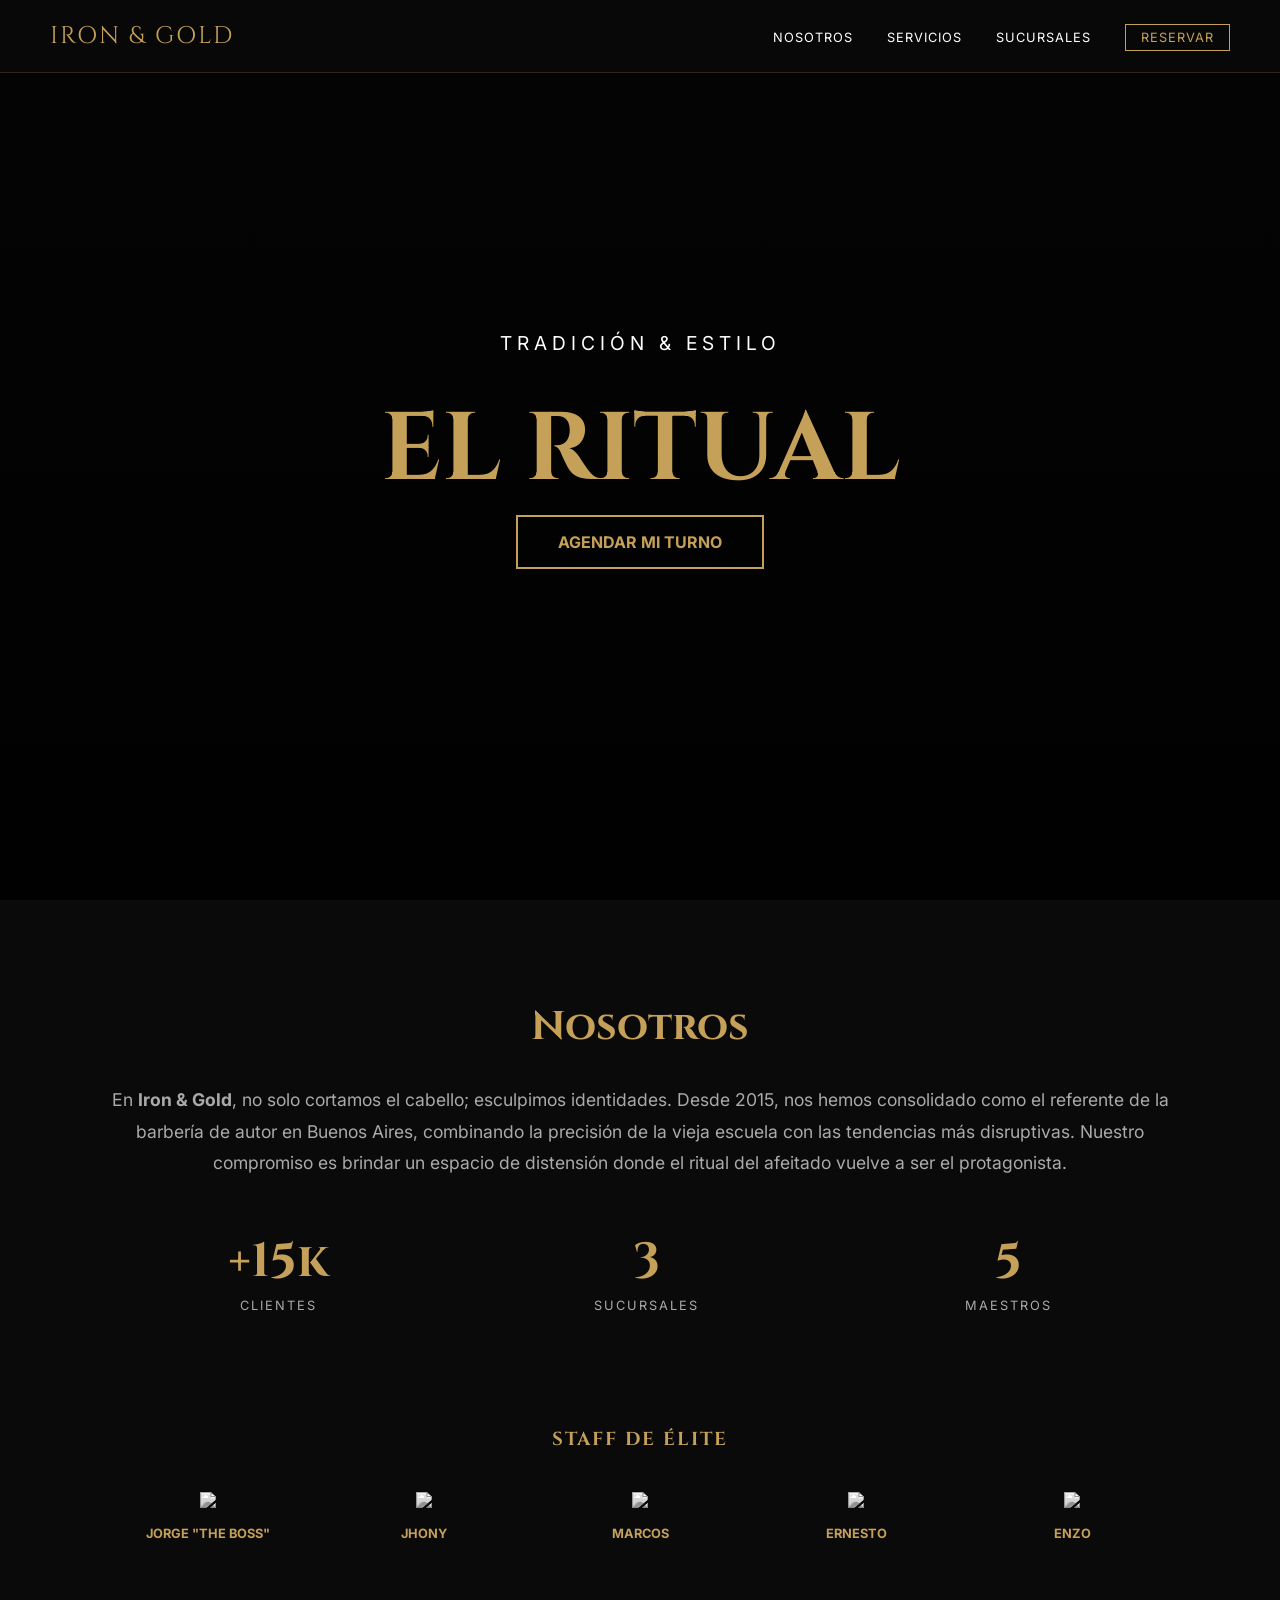
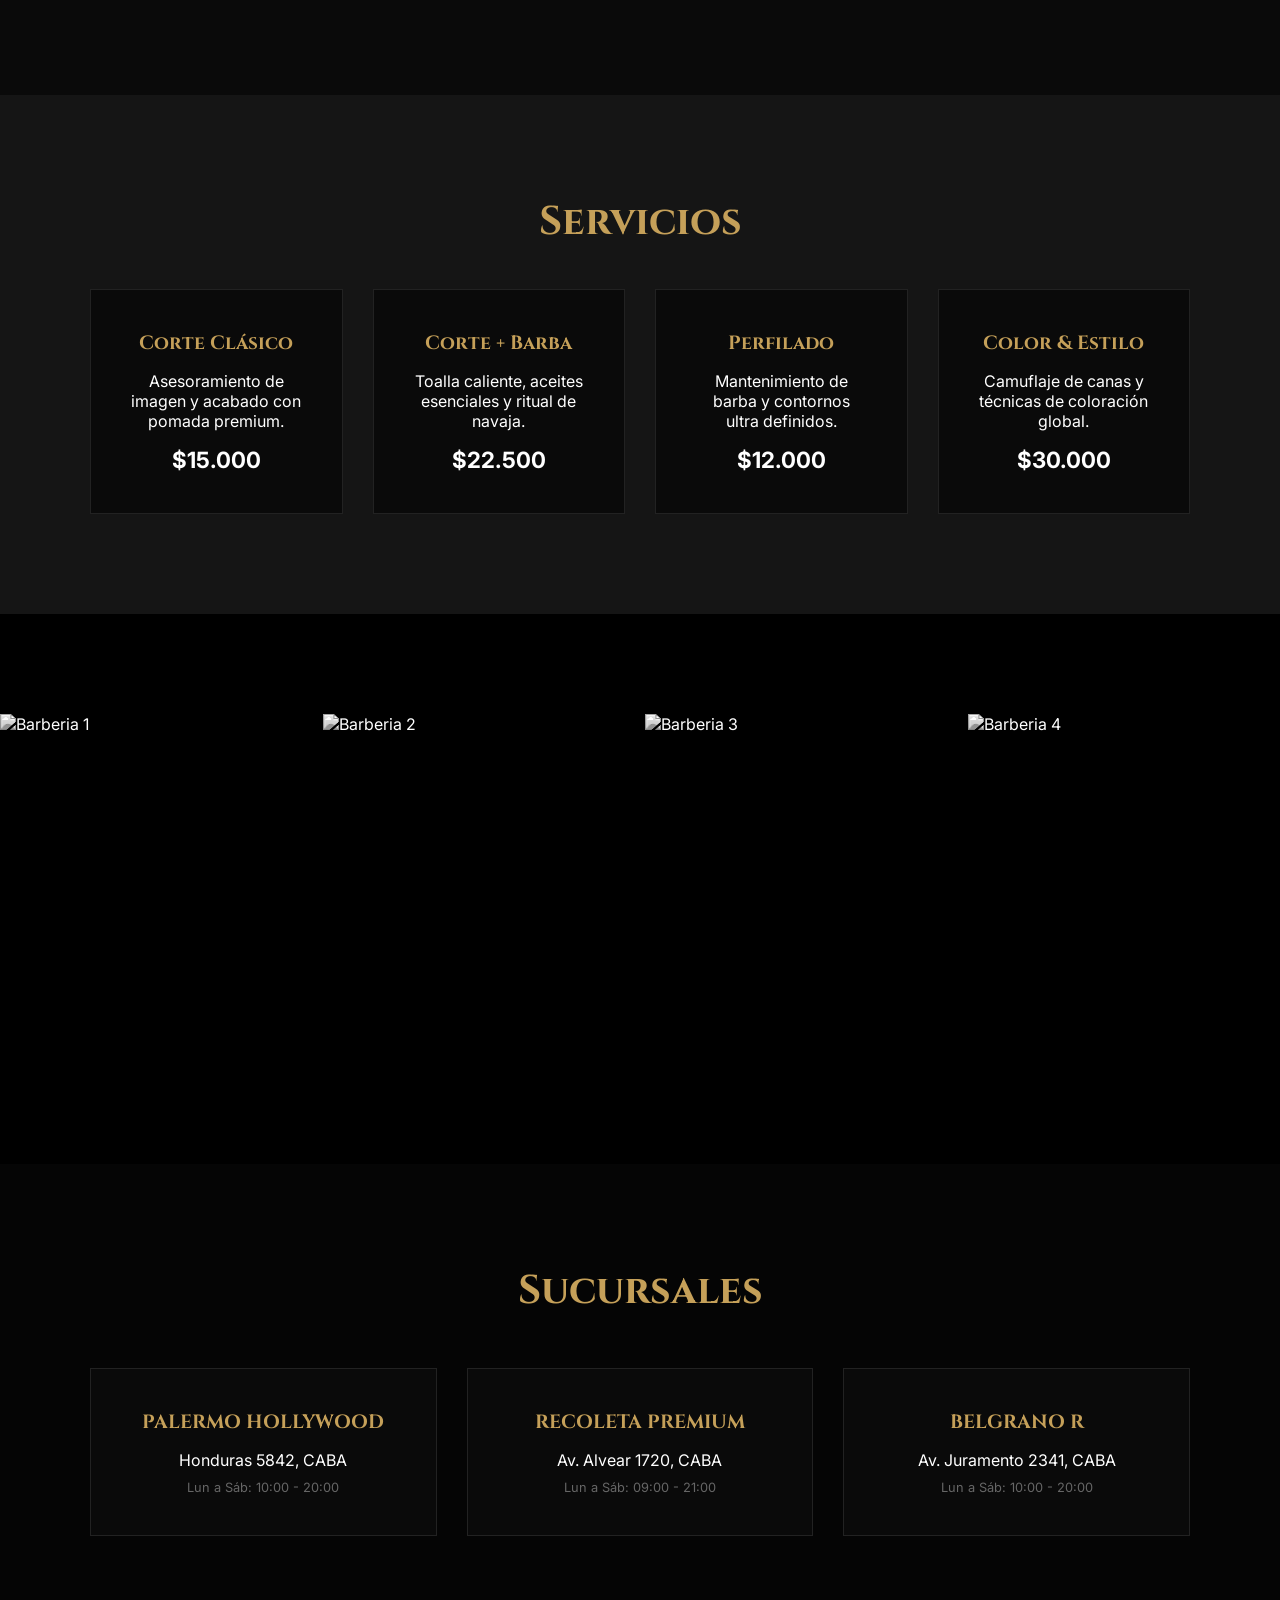
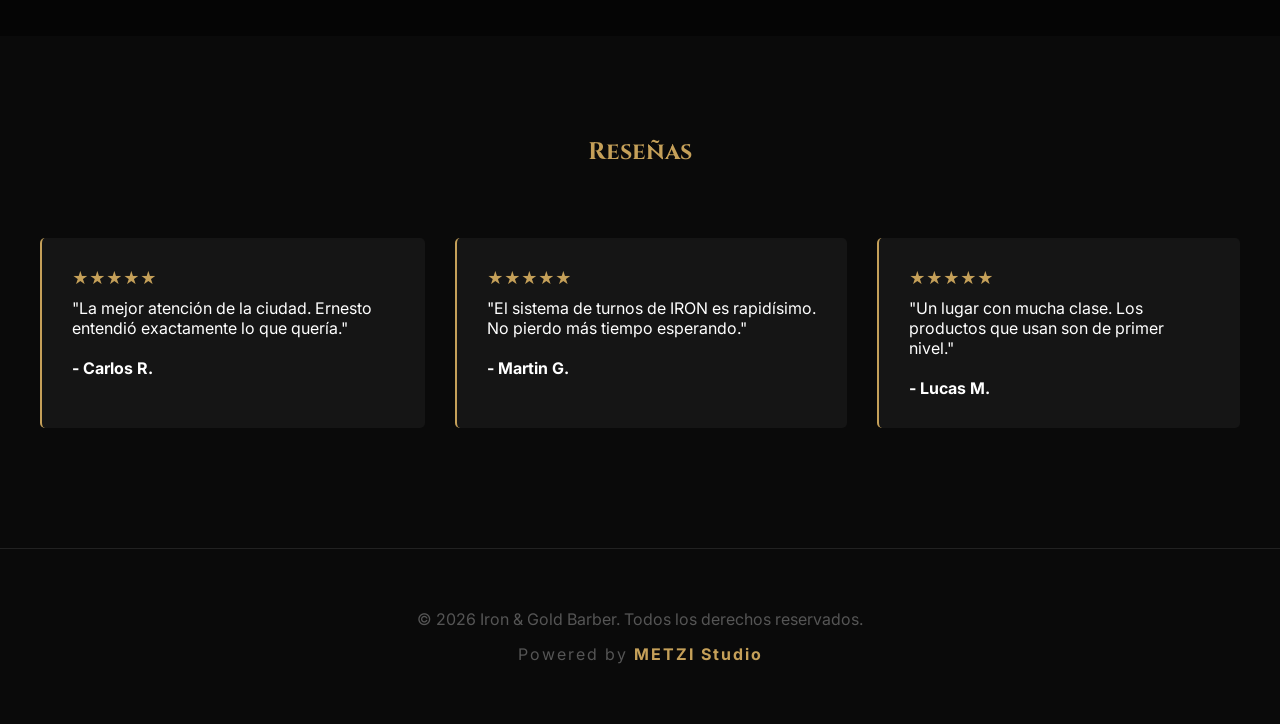
==== barber.html @ c04d0b5e "Add files via upload" ====
<!DOCTYPE html>
<html lang="es">
<head>
    <meta charset="UTF-8">
    <meta name="viewport" content="width=device-width, initial-scale=1.0">
    <title>Iron & Gold | Barbería de Autor</title>
    <link href="https://fonts.googleapis.com/css2?family=Cinzel:wght@700&family=Inter:wght@300;400;700&display=swap" rel="stylesheet">
    <style>
        :root {
            --gold: #c5a059;
            --dark: #0a0a0a;
            --grey: #151515;
            --white: #ffffff;
        }

        * { margin: 0; padding: 0; box-sizing: border-box; }
        body { background: var(--dark); color: var(--white); font-family: 'Inter', sans-serif; scroll-behavior: smooth; }

        /* --- NAVEGACIÓN --- */
        nav {
            padding: 20px 50px;
            display: flex;
            justify-content: space-between;
            align-items: center;
            position: fixed;
            width: 100%;
            z-index: 1000;
            background: rgba(10, 10, 10, 0.8);
            backdrop-filter: blur(10px);
            border-bottom: 1px solid rgba(197, 160, 89, 0.2);
        }
        .logo { font-family: 'Cinzel', serif; color: var(--gold); font-size: 1.5rem; letter-spacing: 2px; text-decoration: none; }
        .nav-links a { color: white; text-decoration: none; margin-left: 30px; font-size: 0.8rem; text-transform: uppercase; letter-spacing: 1px; transition: 0.3s; }
        .nav-links a:hover { color: var(--gold); }

        /* --- HERO --- */
        section.hero {
            height: 100vh;
            background: linear-gradient(rgba(0,0,0,0.6), rgba(0,0,0,0.9)), url('https://images.unsplash.com/photo-1585747860715-2ba37e788b70?w=1600');
            background-size: cover; background-position: center;
            display: flex; flex-direction: column; justify-content: center; align-items: center; text-align: center;
        }
        .hero h1 { font-family: 'Cinzel', serif; font-size: clamp(3rem, 10vw, 6rem); color: var(--gold); }
        .hero p { font-size: 1.2rem; letter-spacing: 5px; text-transform: uppercase; margin-bottom: 30px; }

        .cta-btn {
            padding: 15px 40px;
            border: 2px solid var(--gold);
            color: var(--gold);
            text-decoration: none;
            font-weight: bold;
            transition: 0.4s;
        }
        .cta-btn:hover { background: var(--gold); color: black; }

        /* --- NOSOTROS & EQUIPO --- */
        .about { padding: 100px 20px; max-width: 1100px; margin: auto; text-align: center; }
        .about h2 { font-family: 'Cinzel'; color: var(--gold); font-size: 2.5rem; margin-bottom: 30px; }
        .about p { color: #aaa; font-size: 1.1rem; line-height: 1.8; margin-bottom: 50px; }

        .stats { display: flex; justify-content: space-around; flex-wrap: wrap; gap: 30px; margin-bottom: 60px; }
        .stat-item h3 { font-size: 3rem; color: var(--gold); font-family: 'Cinzel'; }
        .stat-item p { text-transform: uppercase; font-size: 0.8rem; letter-spacing: 2px; }

        .barber-item p { font-size: 0.8rem; margin-top: 10px; font-weight: bold; text-transform: uppercase; color: var(--gold); }
        .barber-item img { filter: grayscale(1); transition: 0.5s; }
        .barber-item:hover img { filter: grayscale(0); transform: translateY(-5px); }

        /* --- SERVICIOS --- */
        .services { background: var(--grey); padding: 100px 20px; text-align: center; }
        .service-list { max-width: 1100px; margin: 40px auto 0; display: grid; grid-template-columns: repeat(auto-fit, minmax(250px, 1fr)); gap: 30px; }
        .s-card { border: 1px solid #222; padding: 40px; transition: 0.3s; background: #0a0a0a; }
        .s-card:hover { border-color: var(--gold); transform: translateY(-10px); }
        .s-card h4 { font-family: 'Cinzel'; color: var(--gold); margin-bottom: 15px; font-size: 1.2rem; }
        .s-price { display: block; margin-top: 15px; font-weight: bold; font-size: 1.4rem; color: #fff; }

        /* --- GALERIA --- */
        .gallery { padding: 100px 0; display: grid; grid-template-columns: repeat(4, 1fr); gap: 10px; background: #000; }
        .gallery img { width: 100%; height: 350px; object-fit: cover; filter: grayscale(1); transition: 0.7s; cursor: pointer; }
        .gallery img:hover { filter: grayscale(0); z-index: 10; }

        /* --- RESEÑAS --- */
        .reviews { padding: 100px 20px; text-align: center; }
        .review-grid { display: flex; overflow-x: auto; gap: 30px; padding: 20px; scrollbar-width: none; }
        .review-card { background: var(--grey); min-width: 300px; padding: 30px; border-radius: 5px; text-align: left; border-left: 2px solid var(--gold); }
        .stars { color: var(--gold); margin-bottom: 10px; }

        /* --- FOOTER --- */
        footer { padding: 60px 20px; text-align: center; border-top: 1px solid #222; color: #555; }
        footer strong { color: var(--gold); }

        @media (max-width: 768px) {
            .gallery { grid-template-columns: repeat(2, 1fr); }
            nav { padding: 20px; }
            .nav-links { display: none; }
            .hero h1 { font-size: 3.5rem; }
        }
    </style>
</head>
<body>

    <nav>
        <a href="#" class="logo">IRON & GOLD</a>
        <div class="nav-links">
            <a href="#nosotros">Nosotros</a>
            <a href="#servicios">Servicios</a>
            <a href="#sucursales">Sucursales</a>
            <a href="turnos.html" style="color: var(--gold); border: 1px solid var(--gold); padding: 5px 15px;">Reservar</a>
        </div>
    </nav>

    <section class="hero">
        <p>Tradición & Estilo</p>
        <h1>EL RITUAL</h1>
        <a href="turnos.html" class="cta-btn">AGENDAR MI TURNO</a>
    </section>

    <section class="about" id="nosotros">
        <h2>Nosotros</h2>
        <p>En <strong>Iron & Gold</strong>, no solo cortamos el cabello; esculpimos identidades. Desde 2015, nos hemos consolidado como el referente de la barbería de autor en Buenos Aires, combinando la precisión de la vieja escuela con las tendencias más disruptivas. Nuestro compromiso es brindar un espacio de distensión donde el ritual del afeitado vuelve a ser el protagonista.</p>
        
        <div class="stats">
            <div class="stat-item"><h3>+15k</h3><p>Clientes</p></div>
            <div class="stat-item"><h3>3</h3><p>Sucursales</p></div>
            <div class="stat-item"><h3>5</h3><p>Maestros</p></div>
        </div>

        <h3 style="font-family: 'Cinzel'; color: var(--gold); margin-bottom: 40px; text-transform: uppercase; letter-spacing: 2px;">Staff de Élite</h3>
        <div style="display: grid; grid-template-columns: repeat(auto-fit, minmax(150px, 1fr)); gap: 20px;">
            <div class="barber-item"><img src="https://plus.unsplash.com/premium_photo-1664536392779-049ba8fde933?w=400&auto=format&fit=crop&q=60&ixlib=rb-4.1.0&ixid=M3wxMjA3fDB8MHxzZWFyY2h8MjV8fGhvbWJyZXxlbnwwfHwwfHx8MA%3D%3D" style="width:100%;"><p>Jorge "The Boss"</p></div>
            <div class="barber-item"><img src="https://images.unsplash.com/photo-1507003211169-0a1dd7228f2d?w=200" style="width:100%;"><p>Jhony </p></div>
            <div class="barber-item"><img src="https://images.unsplash.com/photo-1500648767791-00dcc994a43e?w=200" style="width:100%;"><p>Marcos </p></div>
            <div class="barber-item"><img src="https://images.unsplash.com/photo-1533101585792-27f81a845550?w=400&auto=format&fit=crop&q=60&ixlib=rb-4.1.0&ixid=M3wxMjA3fDB8MHxzZWFyY2h8Nnx8aG9tYnJlJTIwYW5jaWFub3xlbnwwfHwwfHx8MA%3D%3D" style="width:100%;"><p>Ernesto </p></div>
            <div class="barber-item"><img src="https://images.unsplash.com/photo-1506794778202-cad84cf45f1d?w=200" style="width:100%;"><p>Enzo </p></div>
        </div>
    </section>

    <section class="services" id="servicios">
        <h2 style="font-family: 'Cinzel'; color: var(--gold); font-size: 2.5rem;">Servicios</h2>
        <div class="service-list">
            <div class="s-card">
                <h4>Corte Clásico</h4>
                <p>Asesoramiento de imagen y acabado con pomada premium.</p>
                <span class="s-price">$15.000</span>
            </div>
            <div class="s-card">
                <h4>Corte + Barba</h4>
                <p>Toalla caliente, aceites esenciales y ritual de navaja.</p>
                <span class="s-price">$22.500</span>
            </div>
            <div class="s-card">
                <h4>Perfilado</h4>
                <p>Mantenimiento de barba y contornos ultra definidos.</p>
                <span class="s-price">$12.000</span>
            </div>
            <div class="s-card">
                <h4>Color & Estilo</h4>
                <p>Camuflaje de canas y técnicas de coloración global.</p>
                <span class="s-price">$30.000</span>
            </div>
        </div>
    </section>

    <section class="gallery">
        <img src="https://images.unsplash.com/photo-1503951914875-452162b0f3f1?w=600" alt="Barberia 1">
        <img src="https://images.unsplash.com/photo-1647140655214-e4a2d914971f?w=400&auto=format&fit=crop&q=60&ixlib=rb-4.1.0&ixid=M3wxMjA3fDB8MHxzZWFyY2h8N3x8YmFyYmVyfGVufDB8fDB8fHww" alt="Barberia 2">
        <img src="https://images.unsplash.com/photo-1599351431202-1e0f0137899a?w=600" alt="Barberia 3">
        <img src="https://plus.unsplash.com/premium_photo-1661645818605-61e1ef1f14e0?w=400&auto=format&fit=crop&q=60&ixlib=rb-4.1.0&ixid=M3wxMjA3fDB8MHxzZWFyY2h8MTd8fGJhcmJlcnxlbnwwfHwwfHx8MA%3D%3D" alt="Barberia 4">
    </section>

    <section id="sucursales" style="padding: 100px 20px; background: #050505; text-align: center;">
        <h2 style="font-family: 'Cinzel'; color: var(--gold); margin-bottom: 50px; font-size: 2.5rem;">Sucursales</h2>
        <div class="service-list">
            <div class="s-card">
                <h4>PALERMO HOLLYWOOD</h4>
                <p>Honduras 5842, CABA</p>
                <span style="font-size: 0.8rem; color: #666; margin-top: 10px; display: block;">Lun a Sáb: 10:00 - 20:00</span>
            </div>
            <div class="s-card">
                <h4>RECOLETA PREMIUM</h4>
                <p>Av. Alvear 1720, CABA</p>
                <span style="font-size: 0.8rem; color: #666; margin-top: 10px; display: block;">Lun a Sáb: 09:00 - 21:00</span>
            </div>
            <div class="s-card">
                <h4>BELGRANO R</h4>
                <p>Av. Juramento 2341, CABA</p>
                <span style="font-size: 0.8rem; color: #666; margin-top: 10px; display: block;">Lun a Sáb: 10:00 - 20:00</span>
            </div>
        </div>
    </section>

    <section class="reviews">
        <h2 style="font-family: 'Cinzel'; color: var(--gold); margin-bottom: 50px;">Reseñas</h2>
        <div class="review-grid">
            <div class="review-card">
                <div class="stars">★★★★★</div>
                <p>"La mejor atención de la ciudad. Ernesto entendió exactamente lo que quería."</p>
                <br><strong>- Carlos R.</strong>
            </div>
            <div class="review-card">
                <div class="stars">★★★★★</div>
                <p>"El sistema de turnos de IRON es rapidísimo. No pierdo más tiempo esperando."</p>
                <br><strong>- Martin G.</strong>
            </div>
            <div class="review-card">
                <div class="stars">★★★★★</div>
                <p>"Un lugar con mucha clase. Los productos que usan son de primer nivel."</p>
                <br><strong>- Lucas M.</strong>
            </div>
        </div>
    </section>

    <footer>
        <p>© 2026 Iron & Gold Barber. Todos los derechos reservados.</p>
        <p style="margin-top:15px; letter-spacing: 2px;">Powered by <strong>METZI Studio</strong></p>
    </footer>

</body>
</html>
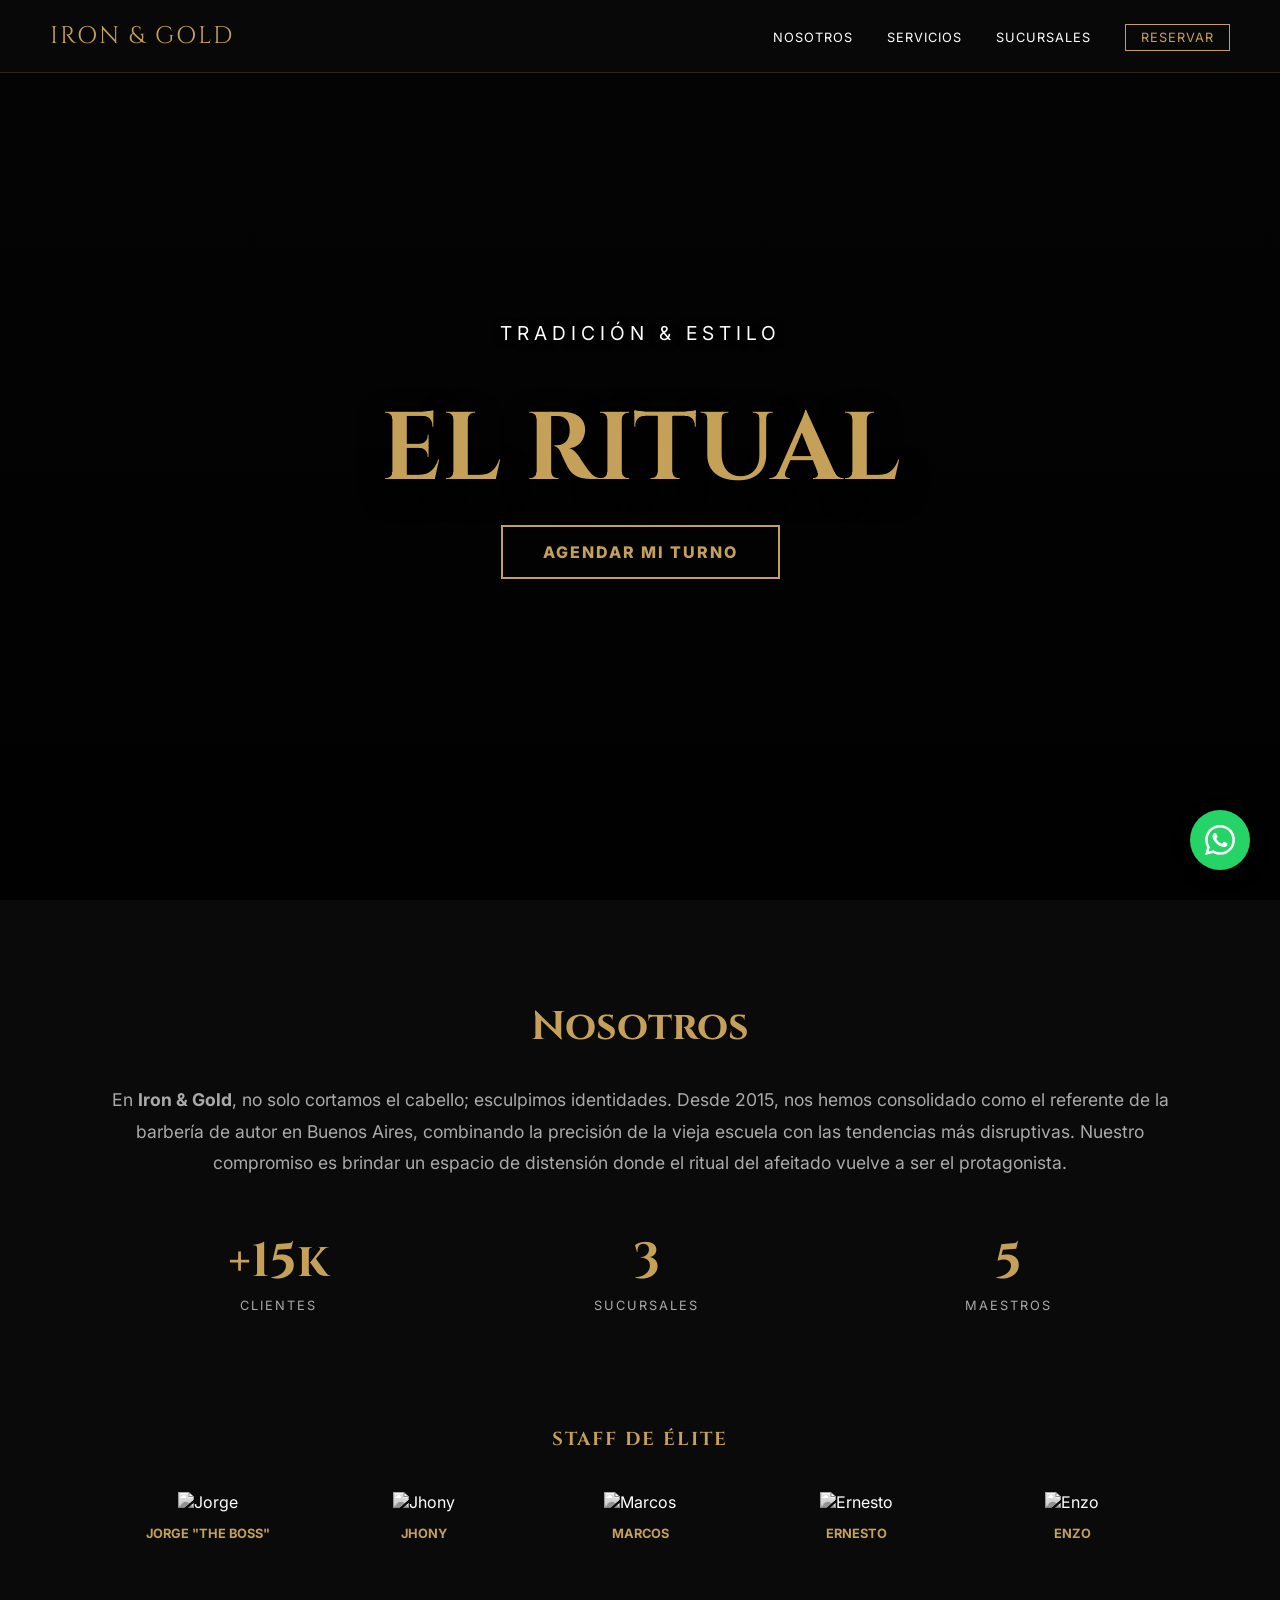
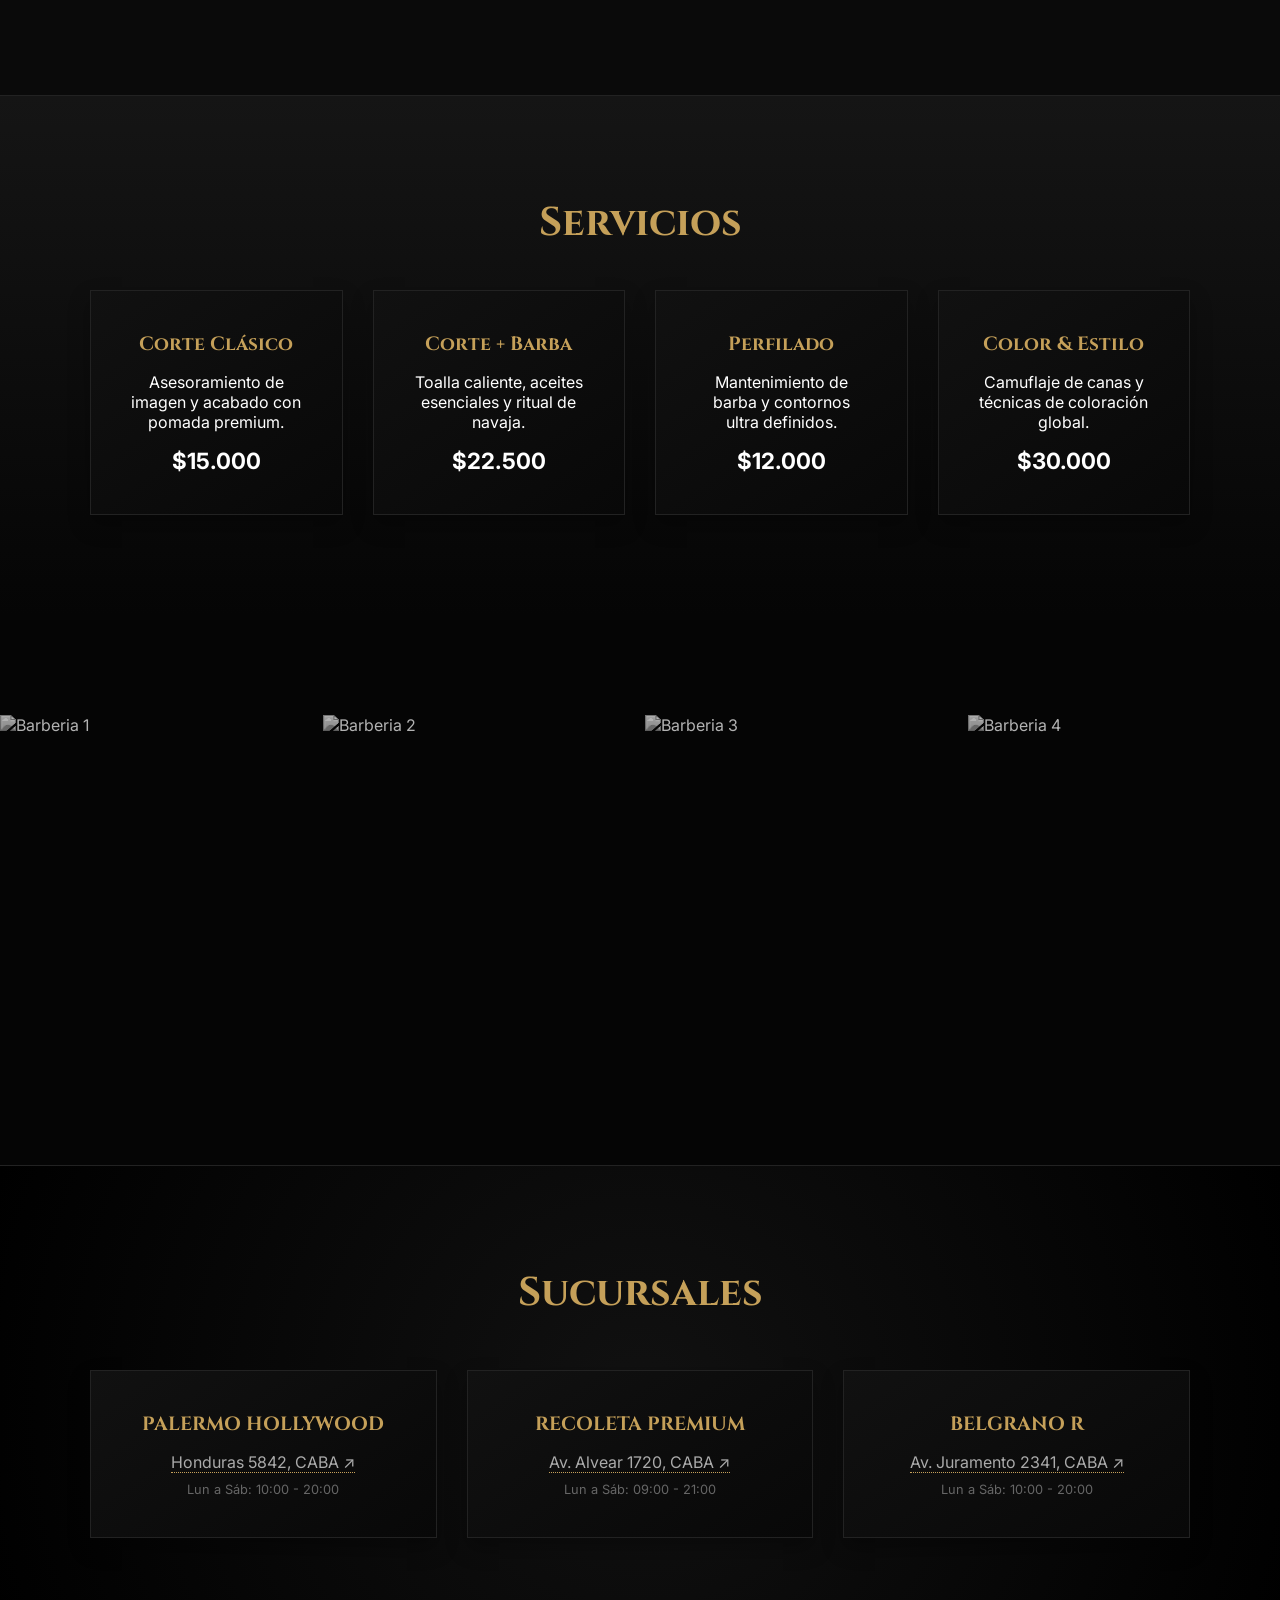
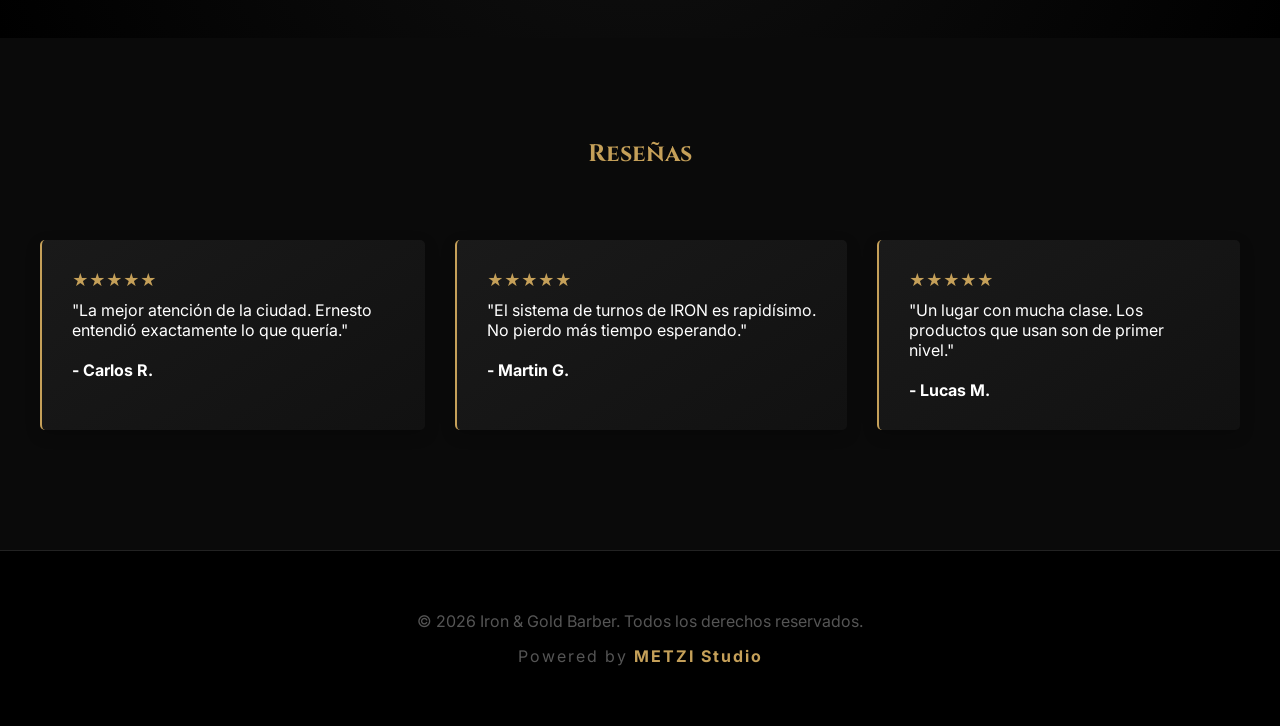
==== commit 9ffb0f77: "Add files via upload" ====
--- a/barber.html
+++ b/barber.html
@@ -11,10 +11,17 @@
             --dark: #0a0a0a;
             --grey: #151515;
             --white: #ffffff;
+            --gold-glow: rgba(197, 160, 89, 0.4);
         }
 
         * { margin: 0; padding: 0; box-sizing: border-box; }
-        body { background: var(--dark); color: var(--white); font-family: 'Inter', sans-serif; scroll-behavior: smooth; }
+        body { 
+            background-color: var(--dark); 
+            background-image: url("https://www.transparenttextures.com/patterns/dark-matter.png"); /* Textura sutil */
+            color: var(--white); 
+            font-family: 'Inter', sans-serif; 
+            scroll-behavior: smooth; 
+        }
 
         /* --- NAVEGACIÓN --- */
         nav {
@@ -31,27 +38,47 @@
         }
         .logo { font-family: 'Cinzel', serif; color: var(--gold); font-size: 1.5rem; letter-spacing: 2px; text-decoration: none; }
         .nav-links a { color: white; text-decoration: none; margin-left: 30px; font-size: 0.8rem; text-transform: uppercase; letter-spacing: 1px; transition: 0.3s; }
+        .nav-links a { position: relative; }
+        .nav-links a::after {
+            content: ''; position: absolute; width: 0; height: 1px; bottom: -4px; left: 0;
+            background-color: var(--gold); transition: width 0.3s ease;
+        }
         .nav-links a:hover { color: var(--gold); }
+        .nav-links a:hover::after { width: 100%; }
 
         /* --- HERO --- */
         section.hero {
             height: 100vh;
             background: linear-gradient(rgba(0,0,0,0.6), rgba(0,0,0,0.9)), url('https://images.unsplash.com/photo-1585747860715-2ba37e788b70?w=1600');
-            background-size: cover; background-position: center;
+            background-size: cover; background-position: center; background-attachment: fixed; /* Efecto Parallax */
             display: flex; flex-direction: column; justify-content: center; align-items: center; text-align: center;
         }
-        .hero h1 { font-family: 'Cinzel', serif; font-size: clamp(3rem, 10vw, 6rem); color: var(--gold); }
-        .hero p { font-size: 1.2rem; letter-spacing: 5px; text-transform: uppercase; margin-bottom: 30px; }
+        .hero h1 { 
+            font-family: 'Cinzel', serif; font-size: clamp(3rem, 10vw, 6rem); color: var(--gold); 
+            text-shadow: 0 10px 30px rgba(0,0,0,0.8); margin-bottom: 10px;
+            animation: fadeUp 1s ease-out;
+        }
+        .hero p { 
+            font-size: 1.2rem; letter-spacing: 5px; text-transform: uppercase; margin-bottom: 40px; 
+            text-shadow: 0 2px 10px rgba(0,0,0,0.8); animation: fadeUp 1s ease-out 0.3s backwards;
+        }
 
         .cta-btn {
             padding: 15px 40px;
             border: 2px solid var(--gold);
             color: var(--gold);
             text-decoration: none;
-            font-weight: bold;
+            font-weight: 800;
+            letter-spacing: 2px;
             transition: 0.4s;
-        }
-        .cta-btn:hover { background: var(--gold); color: black; }
+            animation: fadeUp 1s ease-out 0.6s backwards;
+        }
+        .cta-btn:hover { background: var(--gold); color: black; box-shadow: 0 0 30px var(--gold-glow); transform: translateY(-3px); }
+
+        @keyframes fadeUp {
+            from { opacity: 0; transform: translateY(30px); }
+            to { opacity: 1; transform: translateY(0); }
+        }
 
         /* --- NOSOTROS & EQUIPO --- */
         .about { padding: 100px 20px; max-width: 1100px; margin: auto; text-align: center; }
@@ -64,35 +91,53 @@
 
         .barber-item p { font-size: 0.8rem; margin-top: 10px; font-weight: bold; text-transform: uppercase; color: var(--gold); }
         .barber-item img { filter: grayscale(1); transition: 0.5s; }
-        .barber-item:hover img { filter: grayscale(0); transform: translateY(-5px); }
+        .barber-item:hover img { filter: grayscale(0); transform: translateY(-5px); box-shadow: 0 10px 20px rgba(0,0,0,0.5); }
 
         /* --- SERVICIOS --- */
-        .services { background: var(--grey); padding: 100px 20px; text-align: center; }
+        .services { background: linear-gradient(to bottom, #151515, #050505); padding: 100px 20px; text-align: center; border-top: 1px solid #222; }
         .service-list { max-width: 1100px; margin: 40px auto 0; display: grid; grid-template-columns: repeat(auto-fit, minmax(250px, 1fr)); gap: 30px; }
-        .s-card { border: 1px solid #222; padding: 40px; transition: 0.3s; background: #0a0a0a; }
-        .s-card:hover { border-color: var(--gold); transform: translateY(-10px); }
+        .s-card { border: 1px solid #222; padding: 40px; transition: 0.3s; background: linear-gradient(145deg, #111, #080808); box-shadow: 0 10px 20px rgba(0,0,0,0.3); }
+        .s-card:hover { border-color: var(--gold); transform: translateY(-10px); box-shadow: 0 20px 40px var(--gold-glow); }
         .s-card h4 { font-family: 'Cinzel'; color: var(--gold); margin-bottom: 15px; font-size: 1.2rem; }
         .s-price { display: block; margin-top: 15px; font-weight: bold; font-size: 1.4rem; color: #fff; }
 
         /* --- GALERIA --- */
-        .gallery { padding: 100px 0; display: grid; grid-template-columns: repeat(4, 1fr); gap: 10px; background: #000; }
-        .gallery img { width: 100%; height: 350px; object-fit: cover; filter: grayscale(1); transition: 0.7s; cursor: pointer; }
-        .gallery img:hover { filter: grayscale(0); z-index: 10; }
+        .gallery { padding: 100px 0; display: grid; grid-template-columns: repeat(4, 1fr); gap: 10px; background: #050505; }
+        .gallery img { width: 100%; height: 350px; object-fit: cover; filter: grayscale(1) brightness(0.7); transition: 0.7s; cursor: pointer; }
+        .gallery img:hover { filter: grayscale(0) brightness(1); z-index: 10; transform: scale(1.02); box-shadow: 0 0 30px rgba(0,0,0,0.5); }
 
         /* --- RESEÑAS --- */
         .reviews { padding: 100px 20px; text-align: center; }
         .review-grid { display: flex; overflow-x: auto; gap: 30px; padding: 20px; scrollbar-width: none; }
-        .review-card { background: var(--grey); min-width: 300px; padding: 30px; border-radius: 5px; text-align: left; border-left: 2px solid var(--gold); }
+        .review-card { 
+            background: linear-gradient(145deg, #1a1a1a, #111); min-width: 300px; padding: 30px; 
+            border-radius: 5px; text-align: left; border-left: 2px solid var(--gold); 
+            box-shadow: 0 5px 15px rgba(0,0,0,0.2); transition: 0.3s;
+        }
+        .review-card:hover { transform: translateY(-5px); box-shadow: 0 10px 30px rgba(197, 160, 89, 0.15); }
         .stars { color: var(--gold); margin-bottom: 10px; }
 
         /* --- FOOTER --- */
-        footer { padding: 60px 20px; text-align: center; border-top: 1px solid #222; color: #555; }
+        footer { padding: 60px 20px; text-align: center; border-top: 1px solid #222; color: #555; background: #000; }
         footer strong { color: var(--gold); }
+
+        /* --- CLASES UTILITARIAS (NUEVO: Para limpiar el HTML) --- */
+        .staff-title { font-family: 'Cinzel'; color: var(--gold); margin-bottom: 40px; text-transform: uppercase; letter-spacing: 2px; }
+        .staff-grid { display: grid; grid-template-columns: repeat(auto-fit, minmax(150px, 1fr)); gap: 20px; }
+        .staff-img { width: 100%; }
+        .sucursales-section { padding: 100px 20px; background: radial-gradient(circle at center, #111 0%, #000 100%); text-align: center; border-top: 1px solid #222; }
+        
+        .map-link { color: #aaa; text-decoration: none; transition: 0.3s; border-bottom: 1px dotted var(--gold); }
+        .map-link:hover { color: var(--gold); }
+
+        .whatsapp-float { position: fixed; bottom: 30px; right: 30px; background: #25d366; color: white; width: 60px; height: 60px; border-radius: 50%; display: flex; align-items: center; justify-content: center; font-size: 30px; box-shadow: 0 5px 15px rgba(0,0,0,0.5); z-index: 2000; transition: 0.3s; text-decoration: none; }
+        .whatsapp-float:hover { transform: scale(1.1); box-shadow: 0 0 20px #25d366; }
 
         @media (max-width: 768px) {
             .gallery { grid-template-columns: repeat(2, 1fr); }
-            nav { padding: 20px; }
-            .nav-links { display: none; }
+            nav { padding: 15px; flex-direction: column; gap: 10px; }
+            .nav-links { display: flex; flex-wrap: wrap; justify-content: center; gap: 15px; }
+            .nav-links a { margin-left: 0; font-size: 0.75rem; }
             .hero h1 { font-size: 3.5rem; }
         }
     </style>
@@ -125,13 +170,13 @@
             <div class="stat-item"><h3>5</h3><p>Maestros</p></div>
         </div>
 
-        <h3 style="font-family: 'Cinzel'; color: var(--gold); margin-bottom: 40px; text-transform: uppercase; letter-spacing: 2px;">Staff de Élite</h3>
-        <div style="display: grid; grid-template-columns: repeat(auto-fit, minmax(150px, 1fr)); gap: 20px;">
-            <div class="barber-item"><img src="https://plus.unsplash.com/premium_photo-1664536392779-049ba8fde933?w=400&auto=format&fit=crop&q=60&ixlib=rb-4.1.0&ixid=M3wxMjA3fDB8MHxzZWFyY2h8MjV8fGhvbWJyZXxlbnwwfHwwfHx8MA%3D%3D" style="width:100%;"><p>Jorge "The Boss"</p></div>
-            <div class="barber-item"><img src="https://images.unsplash.com/photo-1507003211169-0a1dd7228f2d?w=200" style="width:100%;"><p>Jhony </p></div>
-            <div class="barber-item"><img src="https://images.unsplash.com/photo-1500648767791-00dcc994a43e?w=200" style="width:100%;"><p>Marcos </p></div>
-            <div class="barber-item"><img src="https://images.unsplash.com/photo-1533101585792-27f81a845550?w=400&auto=format&fit=crop&q=60&ixlib=rb-4.1.0&ixid=M3wxMjA3fDB8MHxzZWFyY2h8Nnx8aG9tYnJlJTIwYW5jaWFub3xlbnwwfHwwfHx8MA%3D%3D" style="width:100%;"><p>Ernesto </p></div>
-            <div class="barber-item"><img src="https://images.unsplash.com/photo-1506794778202-cad84cf45f1d?w=200" style="width:100%;"><p>Enzo </p></div>
+        <h3 class="staff-title">Staff de Élite</h3>
+        <div class="staff-grid">
+            <div class="barber-item"><img src="https://plus.unsplash.com/premium_photo-1664536392779-049ba8fde933?w=400&auto=format&fit=crop&q=60&ixlib=rb-4.1.0&ixid=M3wxMjA3fDB8MHxzZWFyY2h8MjV8fGhvbWJyZXxlbnwwfHwwfHx8MA%3D%3D" class="staff-img" alt="Jorge"><p>Jorge "The Boss"</p></div>
+            <div class="barber-item"><img src="https://images.unsplash.com/photo-1507003211169-0a1dd7228f2d?w=200" class="staff-img" alt="Jhony"><p>Jhony </p></div>
+            <div class="barber-item"><img src="https://images.unsplash.com/photo-1500648767791-00dcc994a43e?w=200" class="staff-img" alt="Marcos"><p>Marcos </p></div>
+            <div class="barber-item"><img src="https://images.unsplash.com/photo-1533101585792-27f81a845550?w=400&auto=format&fit=crop&q=60&ixlib=rb-4.1.0&ixid=M3wxMjA3fDB8MHxzZWFyY2h8Nnx8aG9tYnJlJTIwYW5jaWFub3xlbnwwfHwwfHx8MA%3D%3D" class="staff-img" alt="Ernesto"><p>Ernesto </p></div>
+            <div class="barber-item"><img src="https://images.unsplash.com/photo-1506794778202-cad84cf45f1d?w=200" class="staff-img" alt="Enzo"><p>Enzo </p></div>
         </div>
     </section>
 
@@ -168,22 +213,22 @@
         <img src="https://plus.unsplash.com/premium_photo-1661645818605-61e1ef1f14e0?w=400&auto=format&fit=crop&q=60&ixlib=rb-4.1.0&ixid=M3wxMjA3fDB8MHxzZWFyY2h8MTd8fGJhcmJlcnxlbnwwfHwwfHx8MA%3D%3D" alt="Barberia 4">
     </section>
 
-    <section id="sucursales" style="padding: 100px 20px; background: #050505; text-align: center;">
+    <section id="sucursales" class="sucursales-section">
         <h2 style="font-family: 'Cinzel'; color: var(--gold); margin-bottom: 50px; font-size: 2.5rem;">Sucursales</h2>
         <div class="service-list">
             <div class="s-card">
                 <h4>PALERMO HOLLYWOOD</h4>
-                <p>Honduras 5842, CABA</p>
+                <a href="https://maps.google.com/?q=Honduras+5842,+CABA" target="_blank" class="map-link">Honduras 5842, CABA ↗</a>
                 <span style="font-size: 0.8rem; color: #666; margin-top: 10px; display: block;">Lun a Sáb: 10:00 - 20:00</span>
             </div>
             <div class="s-card">
                 <h4>RECOLETA PREMIUM</h4>
-                <p>Av. Alvear 1720, CABA</p>
+                <a href="https://maps.google.com/?q=Av.+Alvear+1720,+CABA" target="_blank" class="map-link">Av. Alvear 1720, CABA ↗</a>
                 <span style="font-size: 0.8rem; color: #666; margin-top: 10px; display: block;">Lun a Sáb: 09:00 - 21:00</span>
             </div>
             <div class="s-card">
                 <h4>BELGRANO R</h4>
-                <p>Av. Juramento 2341, CABA</p>
+                <a href="https://maps.google.com/?q=Av.+Juramento+2341,+CABA" target="_blank" class="map-link">Av. Juramento 2341, CABA ↗</a>
                 <span style="font-size: 0.8rem; color: #666; margin-top: 10px; display: block;">Lun a Sáb: 10:00 - 20:00</span>
             </div>
         </div>
@@ -215,5 +260,10 @@
         <p style="margin-top:15px; letter-spacing: 2px;">Powered by <strong>METZI Studio</strong></p>
     </footer>
 
+    <!-- Botón Flotante de WhatsApp -->
+    <a href="https://wa.me/5491100000000" class="whatsapp-float" target="_blank">
+        <svg width="30" height="30" viewBox="0 0 24 24" fill="white"><path d="M.057 24l1.687-6.163c-1.041-1.804-1.588-3.849-1.587-5.946.003-6.556 5.338-11.891 11.893-11.891 3.181.001 6.167 1.24 8.413 3.488 2.245 2.248 3.481 5.236 3.48 8.414-.003 6.557-5.338 11.892-11.893 11.892-1.99-.001-3.951-.5-5.688-1.448l-6.305 1.654zm6.597-3.807c1.676.995 3.276 1.591 5.392 1.592 5.448 0 9.886-4.434 9.889-9.885.002-5.462-4.415-9.89-9.881-9.892-5.452 0-9.887 4.434-9.889 9.884-.001 2.225.651 3.891 1.746 5.634l-.999 3.648 3.742-.981zm11.387-5.464c-.074-.124-.272-.198-.57-.347-.297-.149-1.758-.868-2.031-.967-.272-.099-.47-.149-.669.149-.198.297-.768.967-.941 1.165-.173.198-.347.223-.644.074-.297-.149-1.255-.462-2.39-1.475-.883-.788-1.48-1.761-1.653-2.059-.173-.297-.018-.458.13-.606.134-.133.297-.347.446-.521.151-.172.2-.296.3-.495.099-.198.05-.372-.025-.521-.075-.148-.669-1.611-.916-2.206-.242-.579-.487-.501-.669-.51l-.57-.01c-.198 0-.52.074-.792.372s-1.04 1.016-1.04 2.479 1.065 2.876 1.213 3.074c.149.198 2.095 3.2 5.076 4.487.709.306 1.263.489 1.694.626.712.226 1.36.194 1.872.118.571-.085 1.758-.719 2.006-1.413.248-.695.248-1.29.173-1.414z"/></svg>
+    </a>
+
 </body>
 </html>
